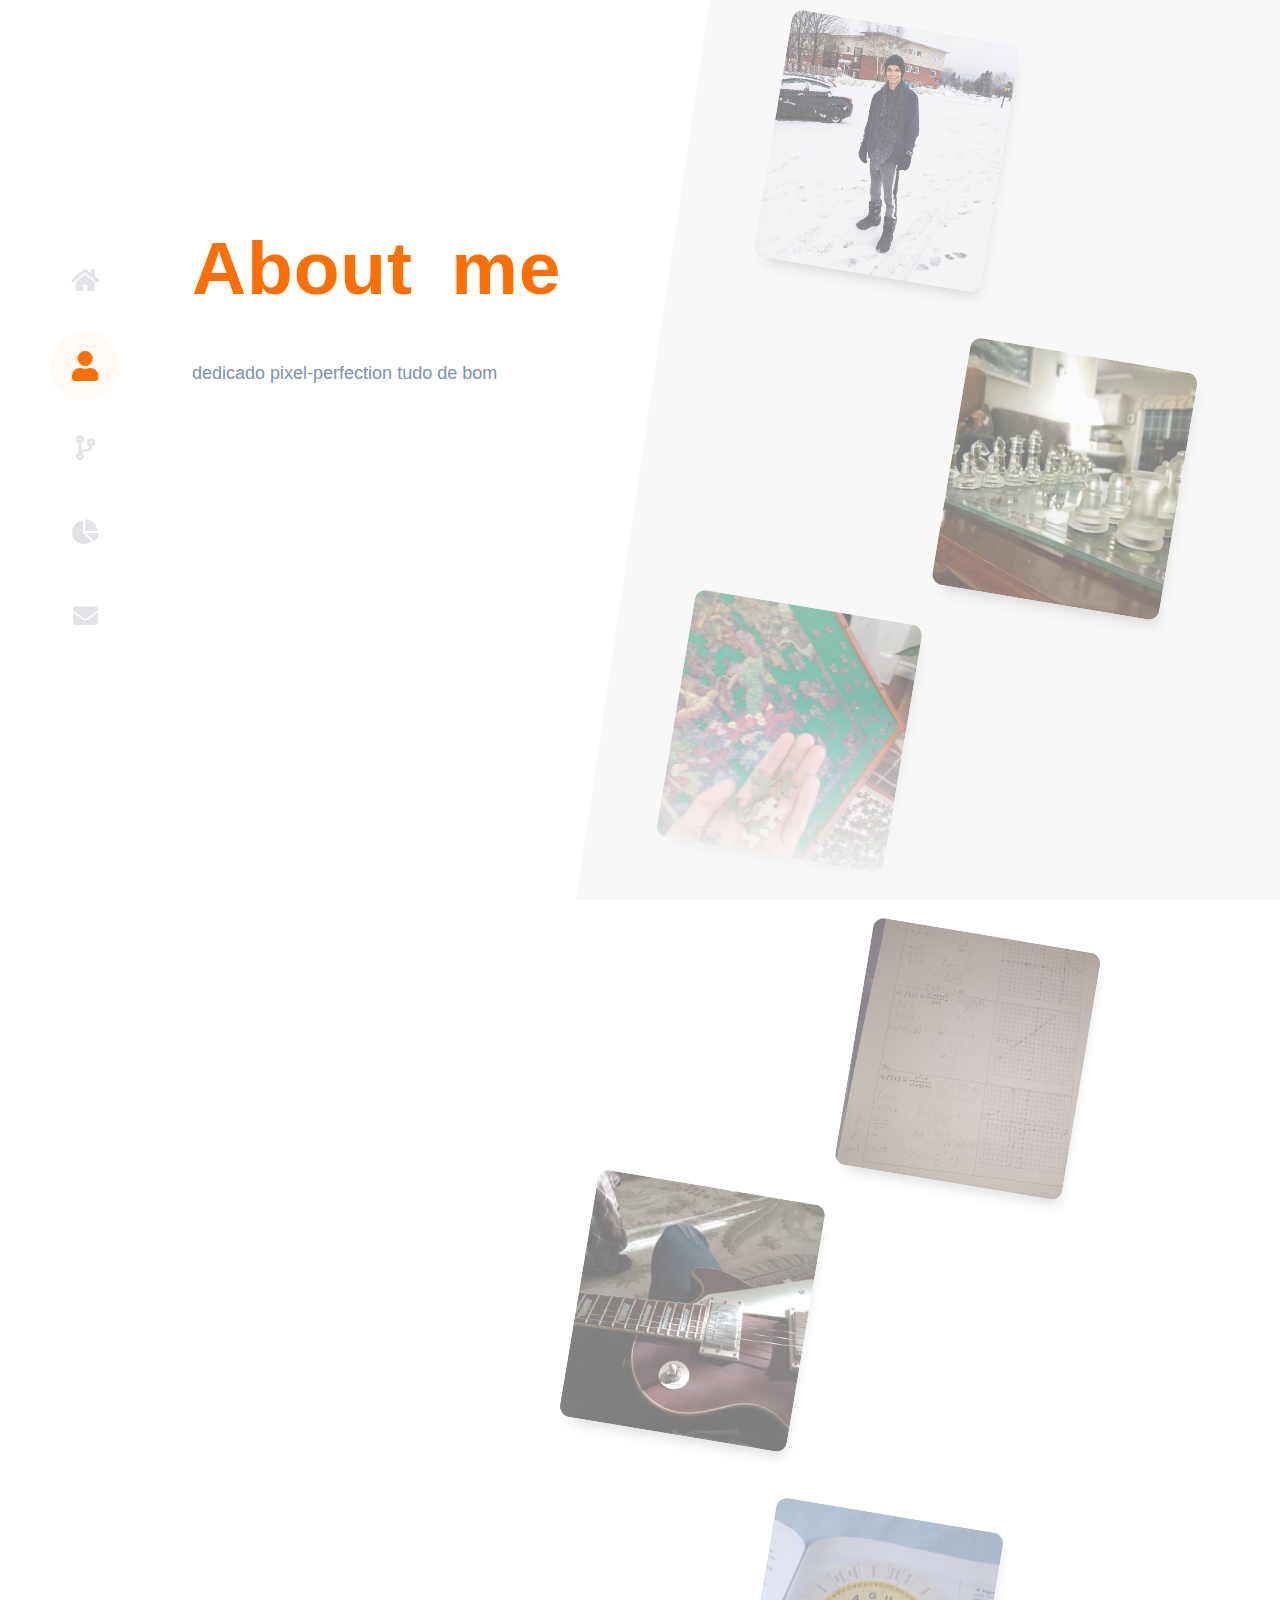
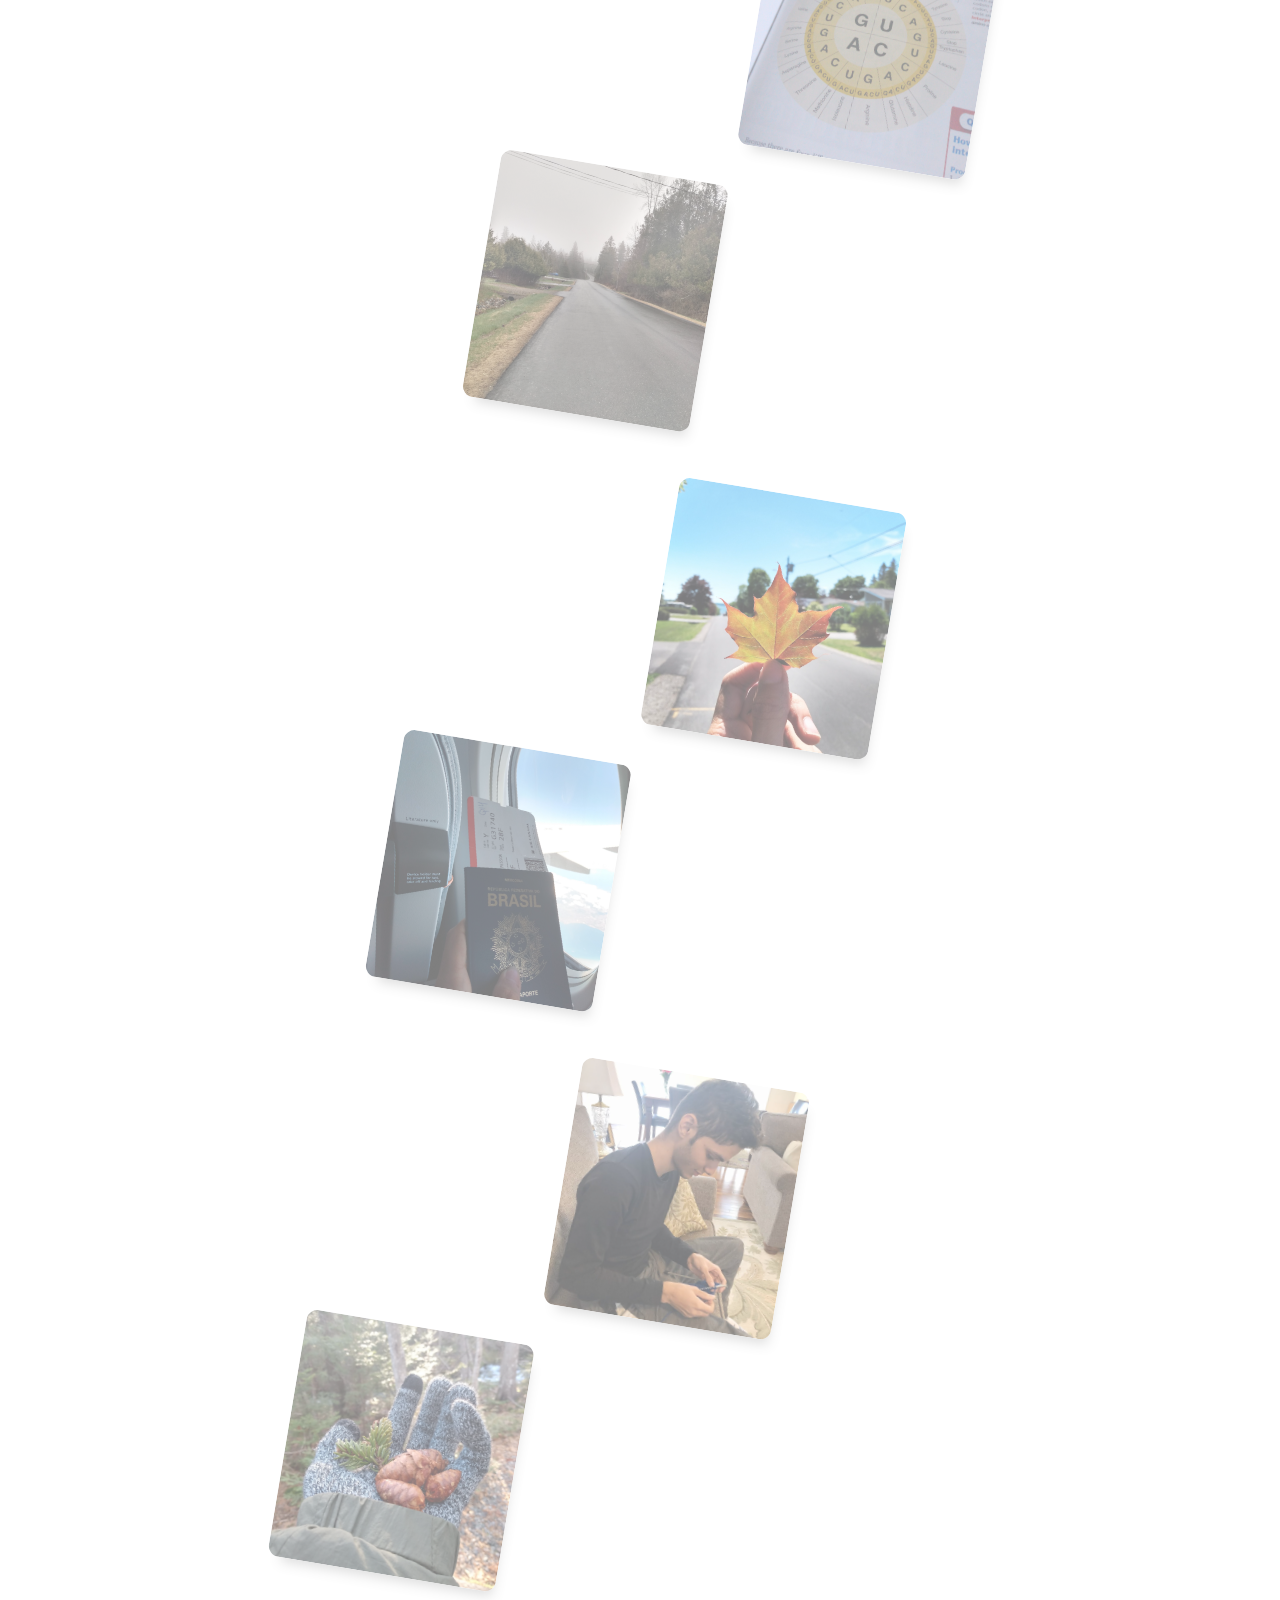
==== res/pages/about.html @ cd2e7d13 "Add files via upload" ====
<!DOCTYPE html>
<html lang="en">
<head>
    <meta charset="UTF-8">
    <meta name="viewport" content="width=device-width, initial-scale=1.0">
    <meta content="width=device-width, initial-scale=1" name="viewport" />
    <title>Document</title>
    <link rel="stylesheet" href="https://cdnjs.cloudflare.com/ajax/libs/font-awesome/5.15.1/css/all.min.css" rel="stylesheet">
    <link href="/index.css" rel="stylesheet">
    <link href="/res/css/about.css" rel="stylesheet">
    
    <script src="https://ajax.googleapis.com/ajax/libs/jquery/3.5.1/jquery.min.js"></script>
    <link
    rel="stylesheet"
    href="https://cdnjs.cloudflare.com/ajax/libs/animate.css/4.1.1/animate.min.css"/>
</head>
<body style="overflow: hidden;">
    <div class="nav-bar">
        <a href="/"><i class="fas fa-home"></i></a>
        <a class="selected" href="/about"><i class="fas fa-user"></i></a>
        <a href="/projects"><i class="fas fa-code-branch"></i></a>
        <a href="/skills"><i class="fas fa-chart-pie"></i></a>
        <a href="/contact"><i class="fas fa-envelope"></i></a>
    </div>
    <div class="content">
        <div class="title">
            <h1 aria-label="
                About
            " class="animate__animated animate__rubberBand">
                <span style="color:#FF6F00;" class="a">A</span>
                <span style="color:#FF6F00;" class="a">b</span>
                <span style="color:#FF6F00;" class="a">o</span>
                <span style="color:#FF6F00;" class="a">u</span>
                <span style="color:#FF6F00;" class="a">t</span>
                &ensp;
                <span style="color:#FF6F00;" class="a">m</span>
                <span style="color:#FF6F00;" class="a">e</span>
            </h1>
            <p class="about-me animate__animated animate__fadeIn animate__delay-1s">
                dedicado
                pixel-perfection
                tudo de bom
            </p>
        </div>
        
        <div class="gradient"></div>
        <div class="tilted">
            <div class="images">
                <img class="one" src="/res/img/1.jpg" alt="">
                <img class="two" src="/res/img/2.jpg" alt="">
                <img class="one" src="/res/img/7.jpeg" alt="">
                <img class="two" src="/res/img/3.jpg" alt="">
                <img class="one" src="/res/img/8.jpeg" alt="">
                <img class="two" src="/res/img/10.jpeg" alt="">
                <img class="one" src="/res/img/4.jpg" alt="">
                <img class="two" src="/res/img/5.jpg" alt="">
                <img class="one" src="/res/img/6.jpg" alt="">
                <img class="two" src="/res/img/9.jpg" alt="">
                <img class="one" src="/res/img/11.png" alt="">
            </div>
        </div>
        <div class="side-div">
        </div>
    </div>

    <script>
        setTimeout(function () {
            $(".a").mouseenter(function () {
                var el = $(this);
                $(this).addClass('animate__animated animate__rubberBand');
                $(this).one('webkitAnimationEnd mozAnimationEnd MSAnimationEnd oanimationend animationend', function () {

                    el.removeClass('animate__animated animate__rubberBand');

                });

            });


        }, 100);
    </script>
</body>
</html>
---- index.css ----
.nav-bar{
    position: fixed;
    display: inline-flex;
    flex-direction: column;
    height: 100vh;
    left: 50px;
    top: 0;
    flex-wrap: nowrap;
    justify-content: center;
    align-items: center;
}
.nav-bar a{
    text-align: center;
    width: 100%;
    font-size: 25px;
    color: #e1e3e7;
}
.nav-bar a:hover{
    color: #ff9543;
}
.nav-bar i{
    display: inline-block;
    padding: 27px 20px;
    width: 30px;
    height: 30px;
    padding: 30px auto;
}

.nav-bar i:hover{
    background-color: #ff6f0009;
    clip-path: circle();
}

.nav-bar .selected{
    width: 100%;
    font-size: 30px;
    left: -3px;
    color: #FF6F00;
    background-color: #ff6f0009;
    clip-path: circle();
}

.side-div{
    position: absolute;
    z-index: -2;
    width: 45vw;
    height: 100%;
    right: 0;
    top: 0;
    background: #F8F8F8;
    clip-path: polygon(19% 0, 100% 0, 100% 100%, 0% 100%);
}

.title{
    position: absolute;
    height: 400px;
    width: 525px;
    left: 15vw;
    top: 25vh;
}

.title h1{
    font-family: 'Roboto Condensed', sans-serif;
    font-weight: 700;
    position: absolute;
    color: #425066;
    letter-spacing: -10px;
    font-size: 75px !important;
    cursor: default;
    margin: 0;
}
.title h1:after {
    display: none;
}

.a{
    position: relative;
    display: inline-block;
    -webkit-transition: all 0.3s ease-out;
    transition: all 0.3s ease-out;
}

.a:hover{
    color: #FF6F00;
    transition: 50ms;
}

.title p{
    position: absolute;
    width: 447.07px;
    height: 45px;
    bottom: 65px;
    font-family: Roboto, sans-serif;
    font-style: normal;
    font-weight: 300;
    font-size: 18px;
    line-height: 28px;
    color: #7D91B0;
}

.title a{
    position: absolute;
    bottom: -10px;
    background-color: transparent;
    padding: 20px 30px;
    border: solid 2px #FF6F00;
    color: #425066;
    transition: 200ms;
    font-family: Roboto, sans-serif;
    font-weight: 500;
    text-decoration: none;
}

.title a:hover{
    background-color: #FF6F00;
    color: white;
}

@media screen and (min-width: 1500px) {
    .side-div {
        width: 45vw;
    }
  }
@media screen and (max-width: 1300px) {
    .side-div {
        width: 40vw;
    }
  }

@media screen and (max-width: 1200px) {
    
    .side-div {
        visibility: hidden;
    }

    .nav-bar {
        flex-direction: row;
        height: 100px;
        width: 100%;
        top: 40px;
        left: 0;
    }

    .nav-bar a{
        width: 15%;
    }

    .nav-bar .selected{
        width: 15%;
    }
}


@media screen and (max-width: 1000px){
    .title h1{
        font-size: 65px !important;
        letter-spacing: -8px;
    }

    .title{
        height: 410px;
    }
}

@media screen and (max-width: 500px){
    .title h1{
        font-size: 55px !important;
        letter-spacing: -6px;
    }

    .title{
        height: 350px;
    }
}
---- res/css/about.css ----
.tilted{
    transform: rotate(9.5deg);
    z-index: 1;
    position: absolute;
    right: 340px;
    width: 500px;
}

.about-me{
    top: 116px;
    bottom: auto;
}

.images{
    animation: animation 60s infinite linear;
}

@keyframes animation{
    0%{
        transform: translate(0, 90vh);
    }
    100%{
        transform: translate(20px, -105%);
    }

}

.gradient{
    z-index: 2;
    height: 200px;
    width: 42%;
    position: absolute;
    bottom: 0;
    right: 0;
    background: linear-gradient(to top, #F8F8F8, transparent);
    pointer-events: none;
}

.tilted img{   
    object-fit: cover;
    z-index: -1;
    width: 230px;
    height: 250px;
    box-shadow: 6px 12px 12px -8px rgba(0, 0, 0, 0.25);
    border-radius: 11px;
    margin-bottom: 40px;
    opacity: 0.5;
    transition: 300ms;
}


.tilted img:hover{
    opacity: 1;
    z-index: 2;
}

.tilted .one{
    margin-left: 120px;
}

.tilted .two{
    margin-left: 350px;
}

@media screen and (max-width: 1300px){
    .side-div {
        width: 55vw;
    }
    .gradient{
        width: 50%;
    }

    .tilted{
        right: 375px;
    }
}

@media screen and (max-width: 1200px) {
    .images {
        visibility: hidden;
        pointer-events: none;
    }
    .tilted {
        visibility: hidden;
        pointer-events: none;
    }
    .gradient{
        visibility: hidden;
        pointer-events: none;
    }
  }

@media screen and (max-width: 500px){
    .about-me{
        top: 70px;
    }
}
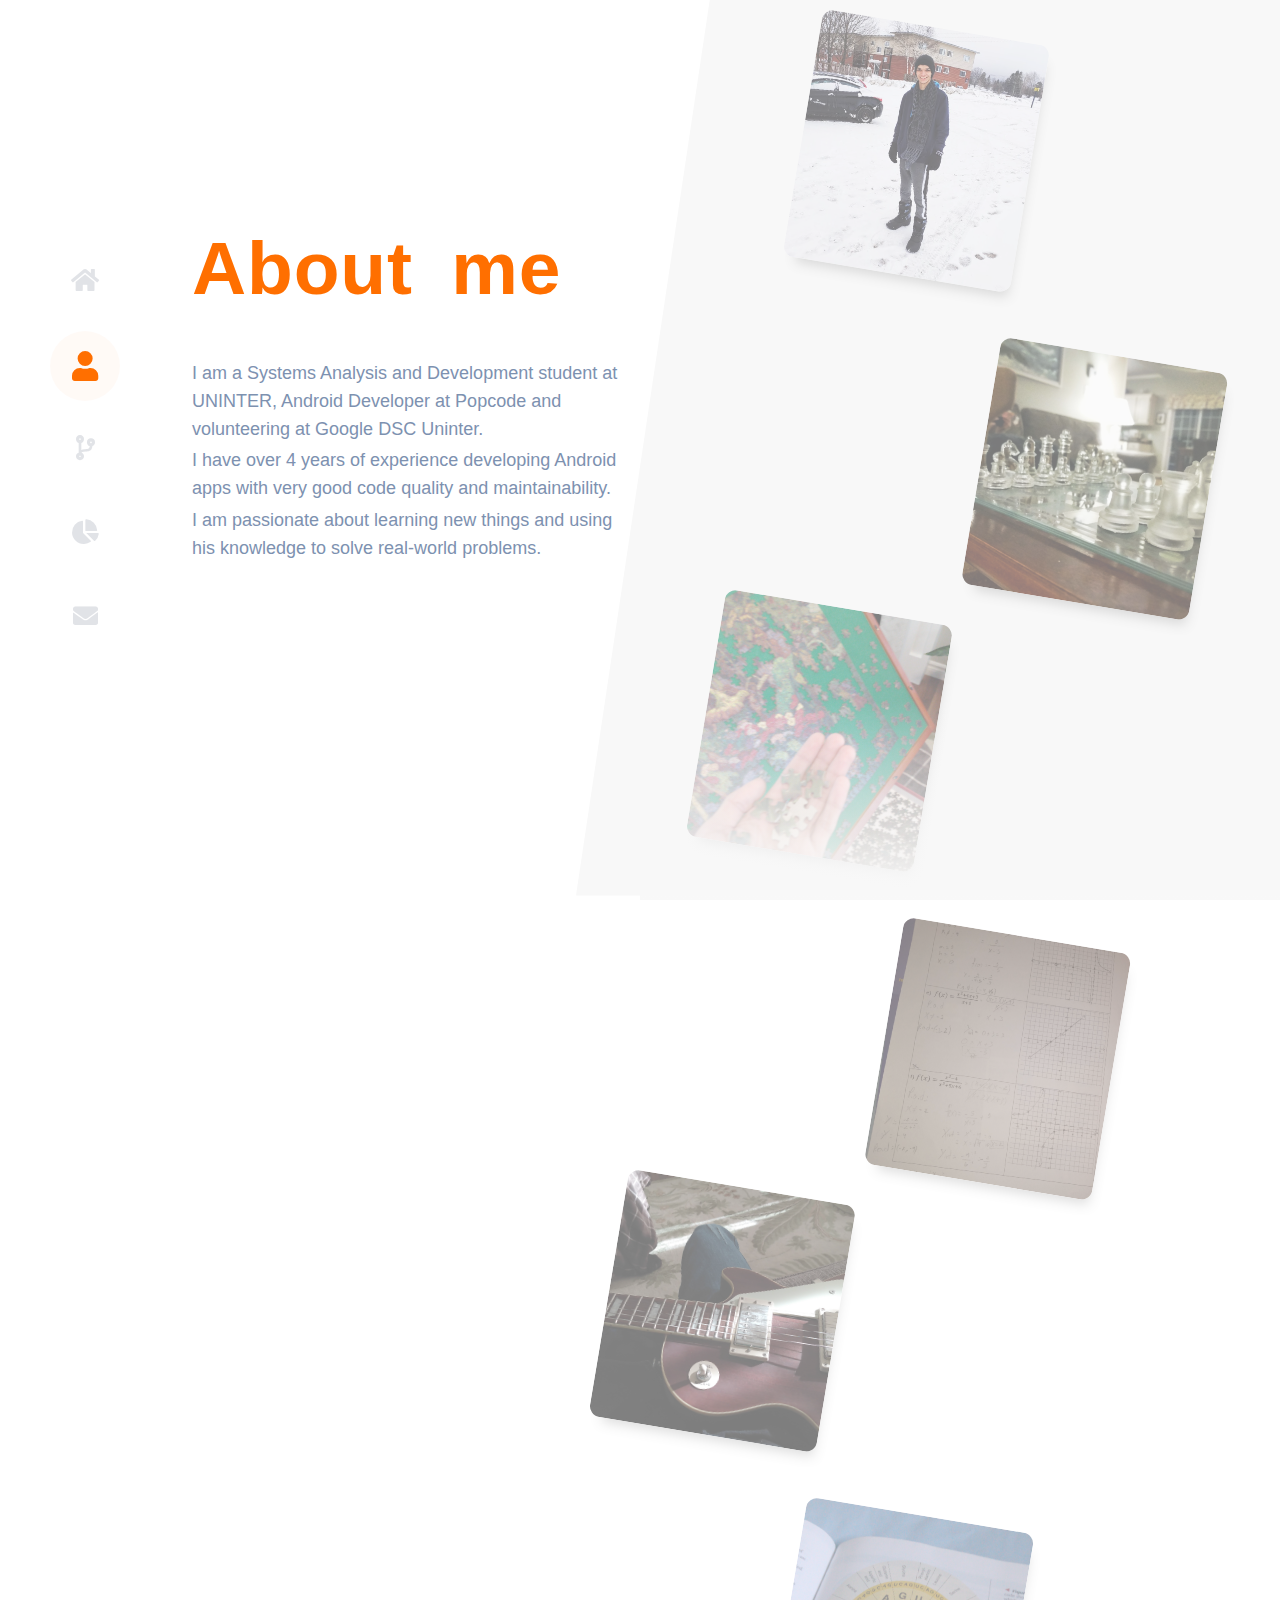
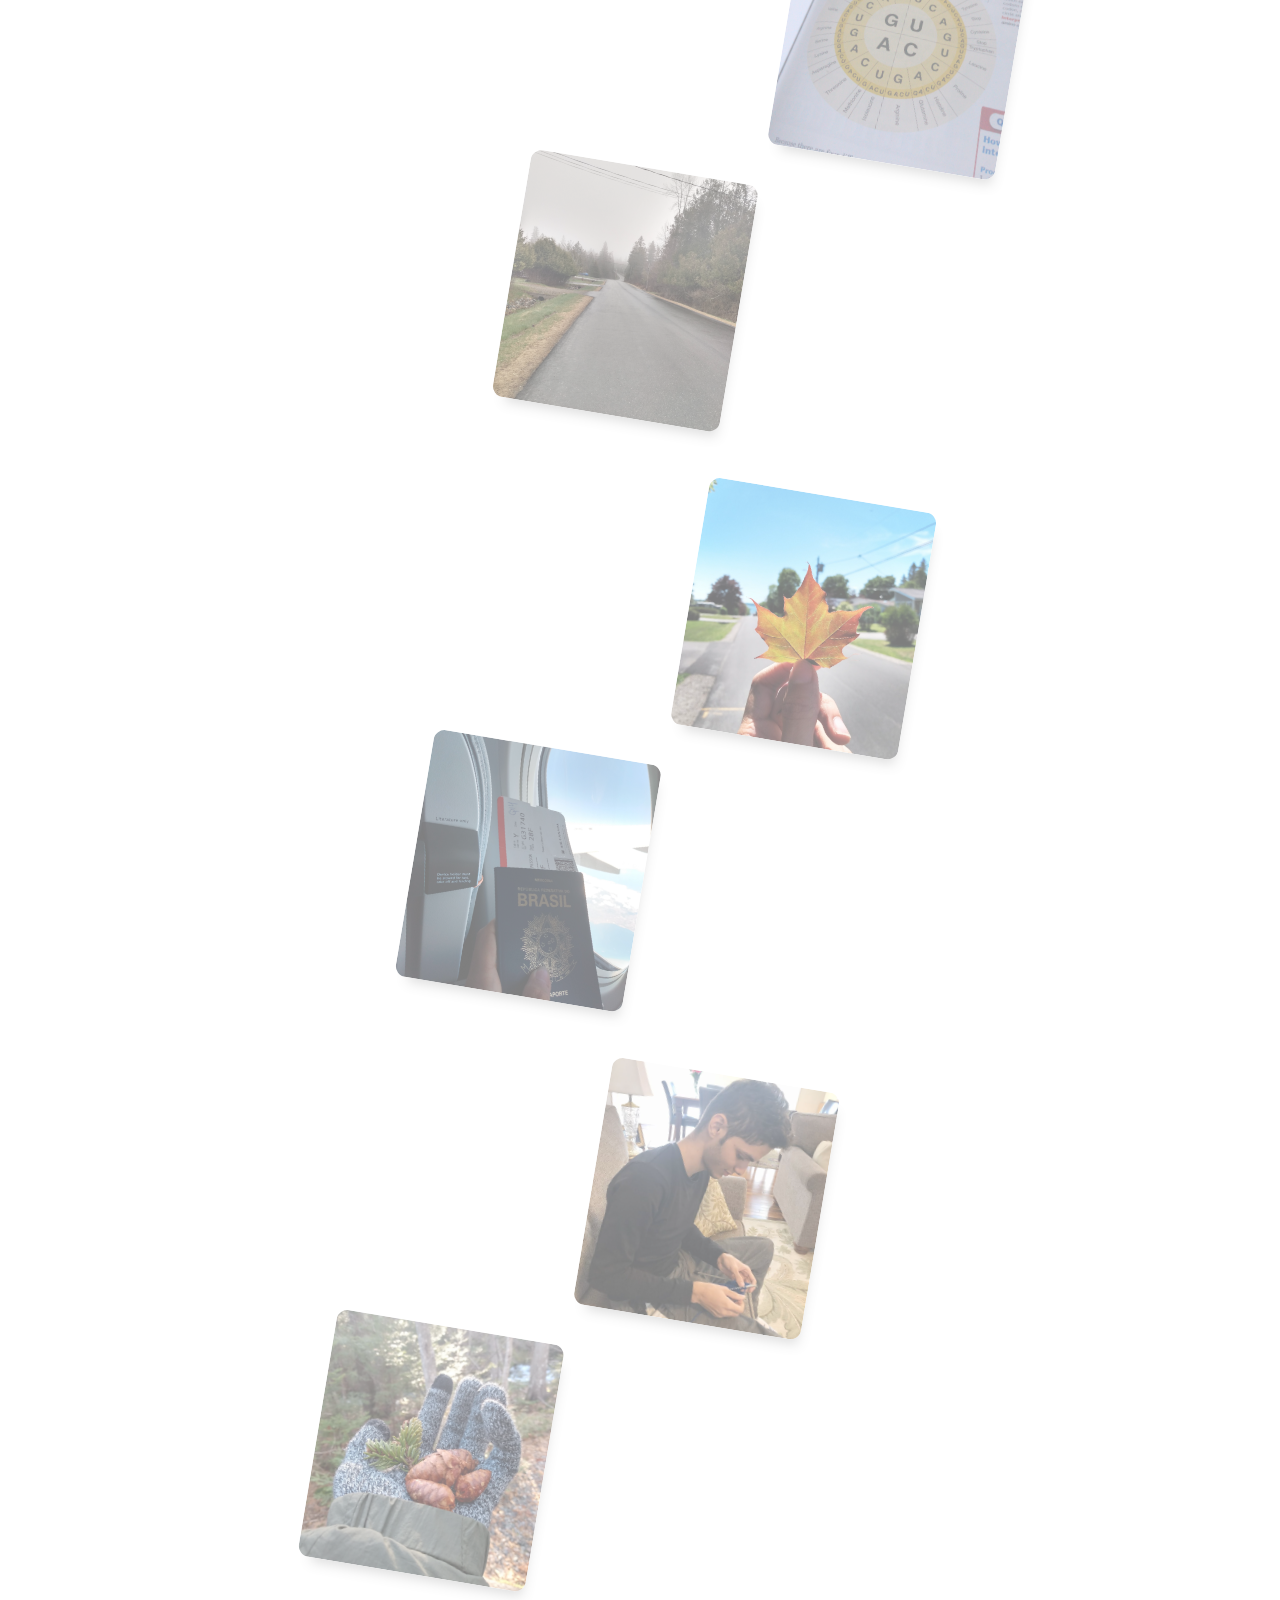
==== commit 30af49f1: "adiciona informacao na pagina de about" ====
--- a/res/pages/about.html
+++ b/res/pages/about.html
@@ -37,9 +37,17 @@
                 <span style="color:#FF6F00;" class="a">e</span>
             </h1>
             <p class="about-me animate__animated animate__fadeIn animate__delay-1s">
-                dedicado
-                pixel-perfection
-                tudo de bom
+                I am a Systems Analysis and Development student at UNINTER, Android Developer at Popcode and volunteering at Google DSC Uninter.
+            </p>
+            <br>
+            <p class="about-me animate__animated animate__fadeIn animate__delay-4s"
+                style="margin-top: 105px;">
+                I have over 4 years of experience developing Android apps with very good code quality and maintainability.
+            </p>
+            <br>
+            <p class="about-me animate__animated animate__fadeIn animate__delay-7s"
+                style="margin-top: 165px;">
+                I am passionate about learning new things and using his knowledge to solve real-world problems.
             </p>
         </div>
         
--- a/index.css
+++ b/index.css
@@ -1,4 +1,4 @@
-.nav-bar{
+.nav-bar {
     position: fixed;
     display: inline-flex;
     flex-direction: column;
@@ -9,7 +9,7 @@
     justify-content: center;
     align-items: center;
 }
-.nav-bar a{
+.nav-bar a {
     text-align: center;
     width: 100%;
     font-size: 25px;
@@ -18,6 +18,7 @@
 .nav-bar a:hover{
     color: #ff9543;
 }
+
 .nav-bar i{
     display: inline-block;
     padding: 27px 20px;
@@ -44,7 +45,7 @@
     position: absolute;
     z-index: -2;
     width: 45vw;
-    height: 100%;
+    height: 99.5%;
     right: 0;
     top: 0;
     background: #F8F8F8;
@@ -69,8 +70,13 @@
     cursor: default;
     margin: 0;
 }
+
 .title h1:after {
     display: none;
+}
+
+.subtitle p {
+    width: 300px;
 }
 
 .a{
@@ -145,7 +151,7 @@
         width: 15%;
     }
 
-    .nav-bar .selected{
+    .nav-bar .selected {
         width: 15%;
     }
 }
@@ -160,15 +166,24 @@
     .title{
         height: 410px;
     }
+    
 }
 
-@media screen and (max-width: 500px){
+@media screen and (max-width: 800px){
     .title h1{
         font-size: 55px !important;
         letter-spacing: -6px;
     }
+}
+
+@media screen and (max-width: 550px){
+    .title h1{
+        font-size: 36px !important;
+        letter-spacing: -4px;
+    }
 
     .title{
-        height: 350px;
+        height: 300px;
+        width: 380px;
     }
 }--- a/res/css/about.css
+++ b/res/css/about.css
@@ -2,13 +2,20 @@
     transform: rotate(9.5deg);
     z-index: 1;
     position: absolute;
-    right: 340px;
+    right: 440px;
     width: 500px;
 }
 
 .about-me{
     top: 116px;
     bottom: auto;
+}
+
+.animate__animated.animate__delay-7s {
+    -webkit-animation-delay: 7s;
+    animation-delay: 7s;
+    -webkit-animation-delay: calc(var(--animate-delay)*7);
+    animation-delay: calc(var(--animate-delay)*7)
 }
 
 .images{
@@ -62,7 +69,7 @@
     margin-left: 350px;
 }
 
-@media screen and (max-width: 1300px){
+@media screen and (max-width: 1700px){
     .side-div {
         width: 55vw;
     }
@@ -72,6 +79,19 @@
 
     .tilted{
         right: 375px;
+    }
+}
+
+@media screen and (max-width: 1320px){
+    .side-div {
+        width: 55vw;
+    }
+    .gradient{
+        width: 50%;
+    }
+
+    .tilted{
+        right: 345px;
     }
 }
 
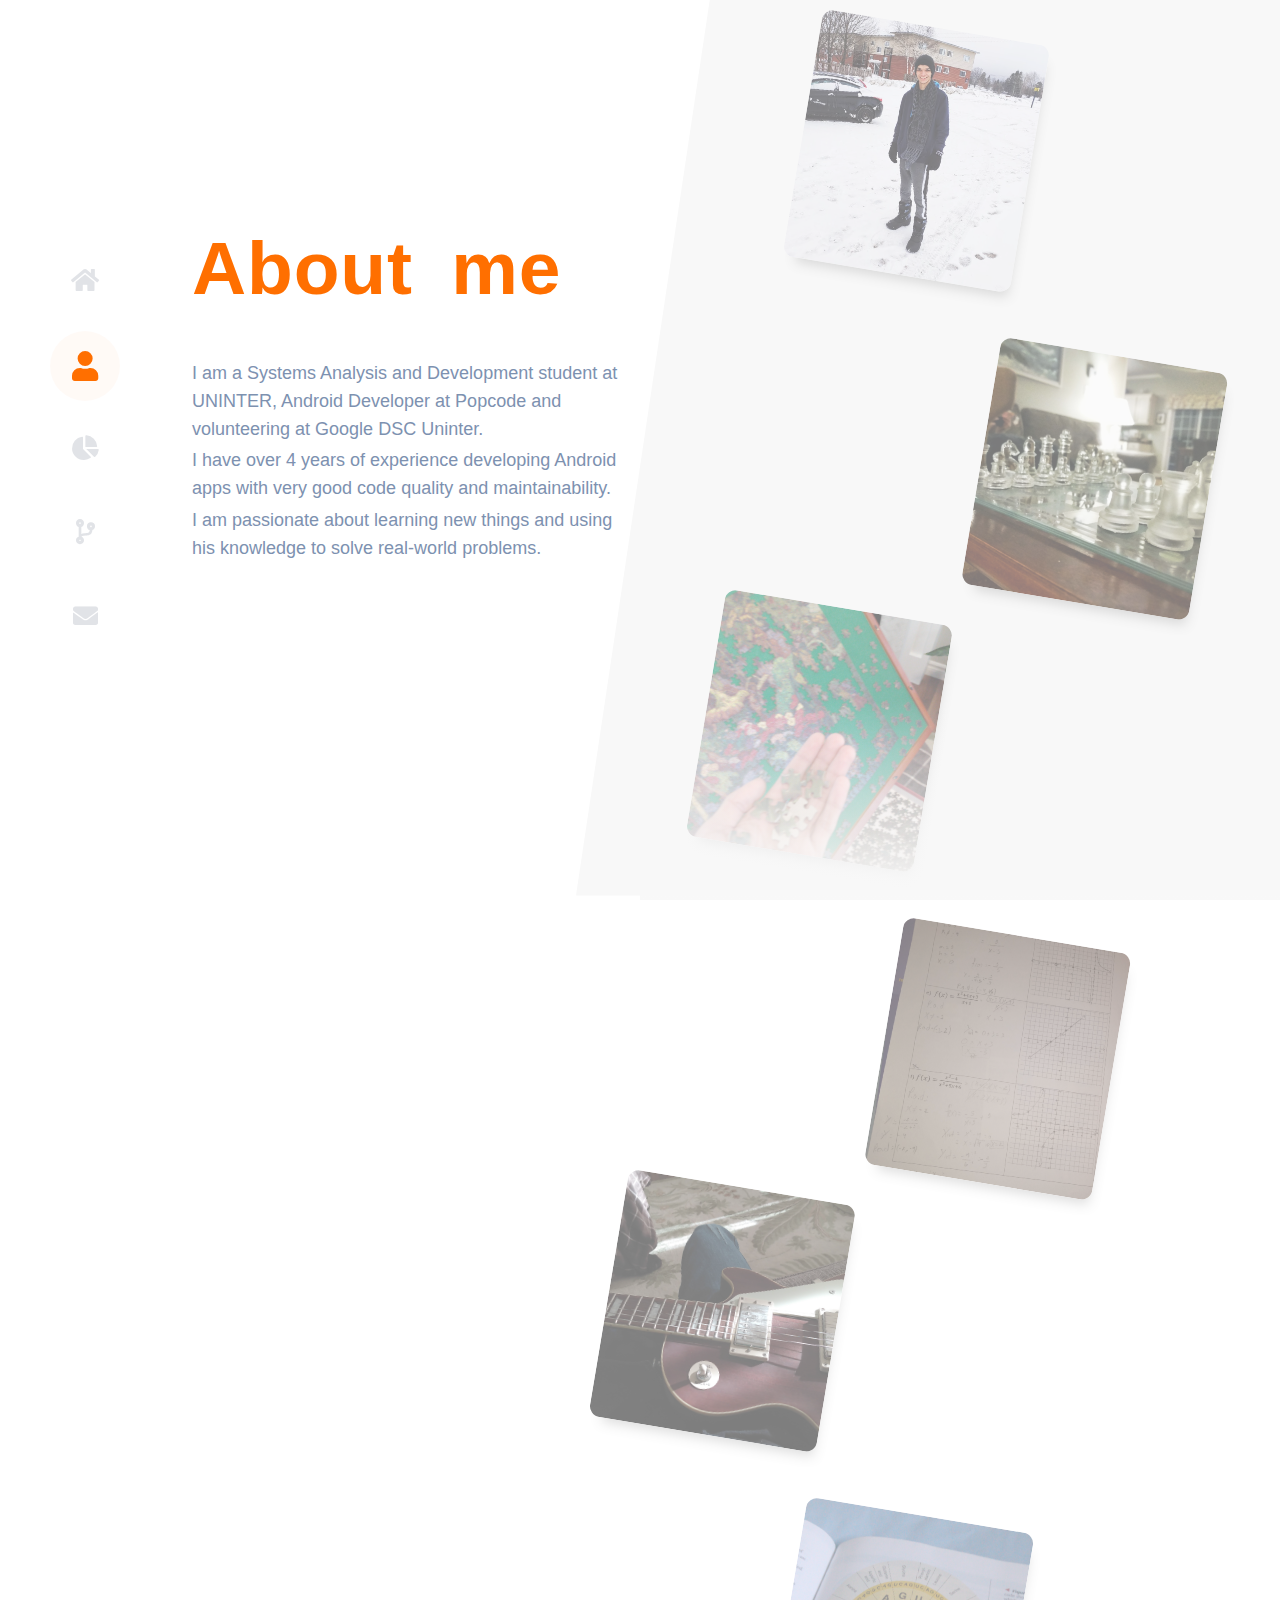
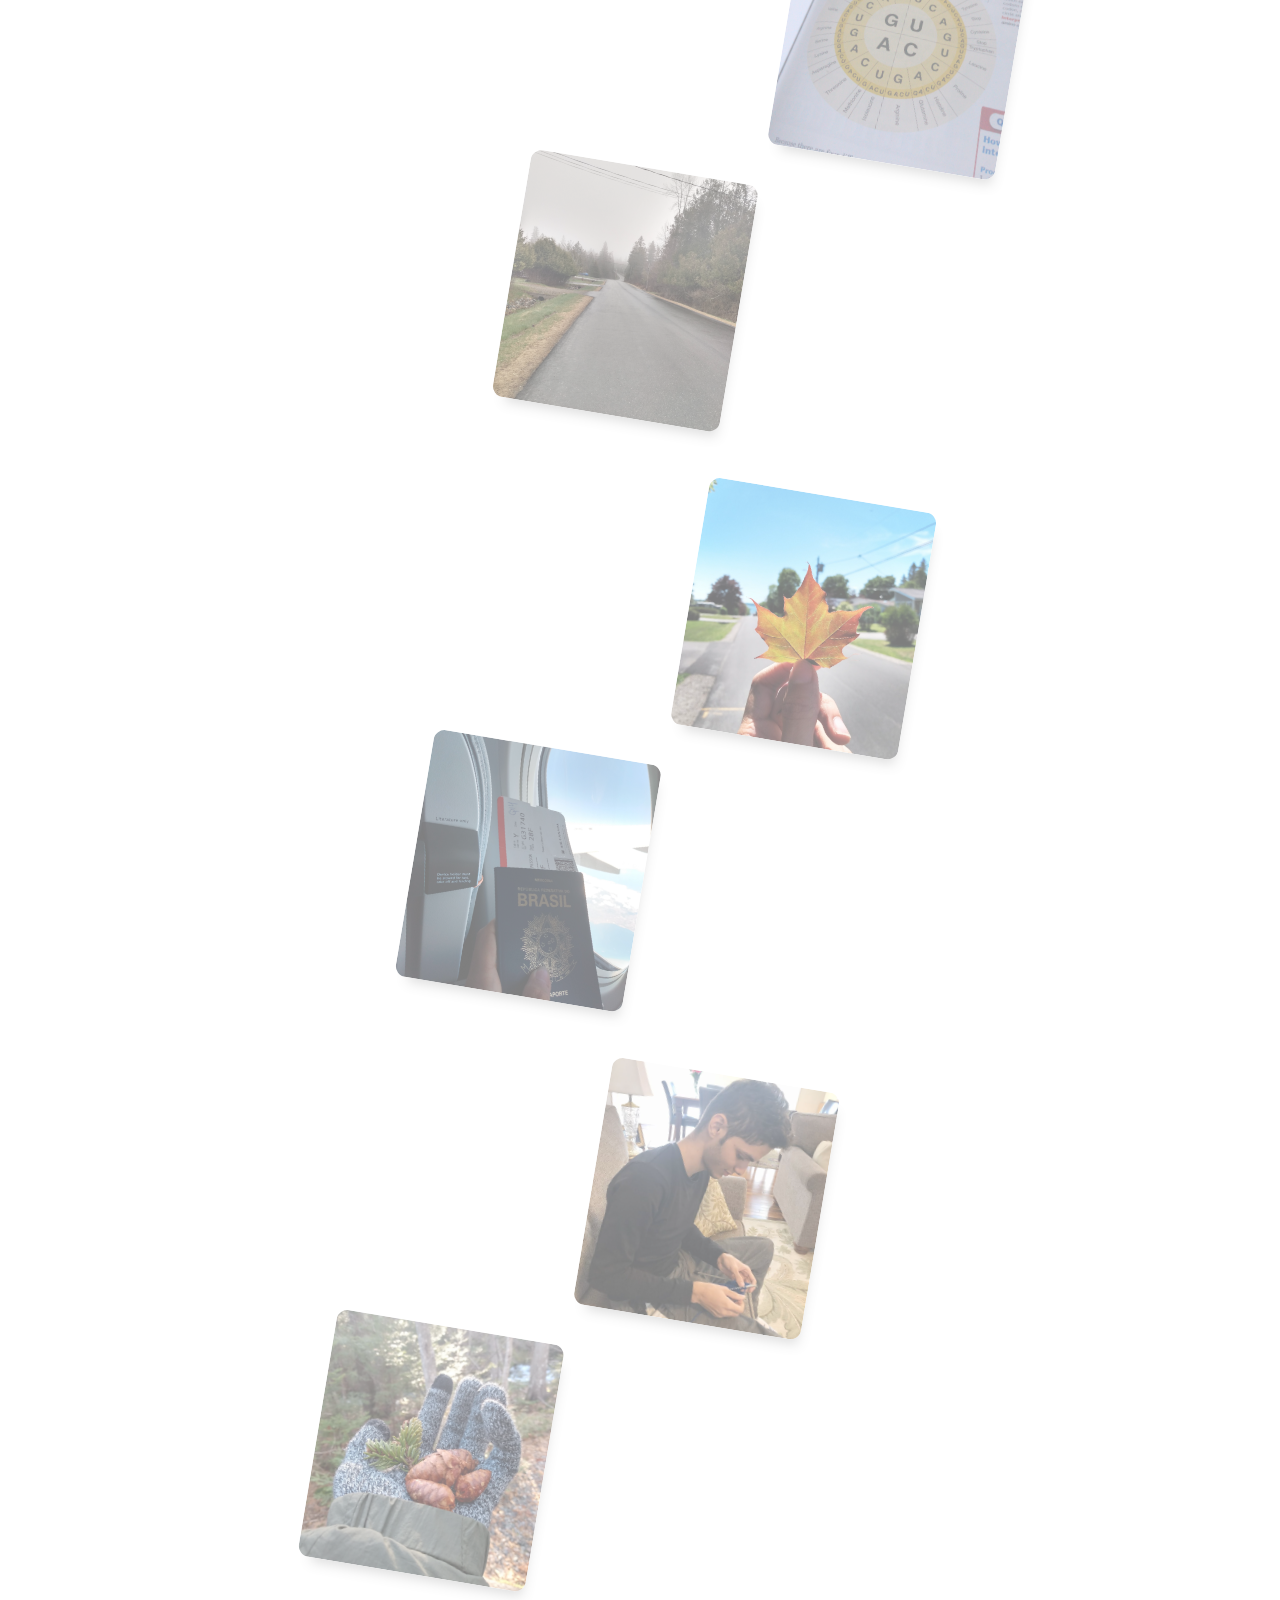
==== commit efe17bca: "adiciona tela de projetos" ====
--- a/res/pages/about.html
+++ b/res/pages/about.html
@@ -6,7 +6,7 @@
     <meta content="width=device-width, initial-scale=1" name="viewport" />
     <title>Document</title>
     <link rel="stylesheet" href="https://cdnjs.cloudflare.com/ajax/libs/font-awesome/5.15.1/css/all.min.css" rel="stylesheet">
-    <link href="/index.css" rel="stylesheet">
+    <link href="/res/css/index.css" rel="stylesheet">
     <link href="/res/css/about.css" rel="stylesheet">
     
     <script src="https://ajax.googleapis.com/ajax/libs/jquery/3.5.1/jquery.min.js"></script>
@@ -17,9 +17,9 @@
 <body style="overflow: hidden;">
     <div class="nav-bar">
         <a href="/"><i class="fas fa-home"></i></a>
-        <a class="selected" href="/about"><i class="fas fa-user"></i></a>
-        <a href="/projects"><i class="fas fa-code-branch"></i></a>
+        <a class="selected" href="#"><i class="fas fa-user"></i></a>
         <a href="/skills"><i class="fas fa-chart-pie"></i></a>
+        <a href="/res/pages/projects.html"><i class="fas fa-code-branch"></i></a>
         <a href="/contact"><i class="fas fa-envelope"></i></a>
     </div>
     <div class="content">
--- a/res/css/index.css
+++ b/res/css/index.css
@@ -0,0 +1,192 @@
+.nav-bar {
+    position: fixed;
+    display: inline-flex;
+    flex-direction: column;
+    height: 100vh;
+    left: 50px;
+    top: 0;
+    flex-wrap: nowrap;
+    justify-content: center;
+    align-items: center;
+}
+.nav-bar a {
+    text-align: center;
+    width: 100%;
+    font-size: 25px;
+    color: #e1e3e7;
+}
+.nav-bar a:hover{
+    color: #ff9543;
+}
+
+.nav-bar i{
+    display: inline-block;
+    padding: 27px 20px;
+    width: 30px;
+    height: 30px;
+    padding: 30px auto;
+    box-sizing: content-box;
+}
+
+.nav-bar i:hover{
+    background-color: #ff6f0009;
+    clip-path: circle();
+}
+
+.nav-bar .selected{
+    width: 100%;
+    font-size: 30px;
+    left: -3px;
+    color: #FF6F00;
+    background-color: #ff6f0009;
+    clip-path: circle();
+}
+
+.side-div{
+    position: absolute;
+    z-index: -2;
+    width: 45vw;
+    height: 99.5%;
+    right: 0;
+    top: 0;
+    background: #F8F8F8;
+    clip-path: polygon(19% 0, 100% 0, 100% 100%, 0% 100%);
+}
+
+.title{
+    position: absolute;
+    height: 400px;
+    width: 525px;
+    left: 15vw;
+    top: 25vh;
+}
+
+.title h1{
+    font-family: 'Roboto Condensed', sans-serif;
+    font-weight: 700;
+    position: absolute;
+    color: #425066;
+    letter-spacing: -10px;
+    font-size: 75px !important;
+    cursor: default;
+    margin: 0;
+}
+
+.title h1:after {
+    display: none;
+}
+
+.subtitle p {
+    width: 300px;
+}
+
+.a{
+    position: relative;
+    display: inline-block;
+    -webkit-transition: all 0.3s ease-out;
+    transition: all 0.3s ease-out;
+}
+
+.a:hover{
+    color: #FF6F00;
+    transition: 50ms;
+}
+
+.title p{
+    position: absolute;
+    width: 447.07px;
+    height: 45px;
+    bottom: 65px;
+    font-family: Roboto, sans-serif;
+    font-style: normal;
+    font-weight: 300;
+    font-size: 18px;
+    line-height: 28px;
+    color: #7D91B0;
+}
+
+.title a{
+    position: absolute;
+    bottom: -10px;
+    background-color: transparent;
+    padding: 20px 30px;
+    border: solid 2px #FF6F00;
+    color: #425066;
+    transition: 200ms;
+    font-family: Roboto, sans-serif;
+    font-weight: 500;
+    text-decoration: none;
+}
+
+.title a:hover{
+    background-color: #FF6F00;
+    color: white;
+}
+
+@media screen and (min-width: 1500px) {
+    .side-div {
+        width: 45vw;
+    }
+  }
+@media screen and (max-width: 1300px) {
+    .side-div {
+        width: 40vw;
+    }
+  }
+
+@media screen and (max-width: 1200px) {
+    
+    .side-div {
+        visibility: hidden;
+    }
+
+    .nav-bar {
+        
+        position: initial;
+        flex-direction: row;
+        height: 100px;
+        width: 100%;
+        margin-top: 40px;
+        left: 0;
+    }
+
+    .nav-bar a{
+        width: 15%;
+    }
+
+    .nav-bar .selected {
+        width: 15%;
+    }
+}
+
+
+@media screen and (max-width: 1000px){
+    .title h1{
+        font-size: 65px !important;
+        letter-spacing: -8px;
+    }
+
+    .title{
+        height: 410px;
+    }
+    
+}
+
+@media screen and (max-width: 800px){
+    .title h1{
+        font-size: 55px !important;
+        letter-spacing: -6px;
+    }
+}
+
+@media screen and (max-width: 550px){
+    .title h1{
+        font-size: 36px !important;
+        letter-spacing: -4px;
+    }
+
+    .title{
+        height: 300px;
+        width: 380px;
+    }
+}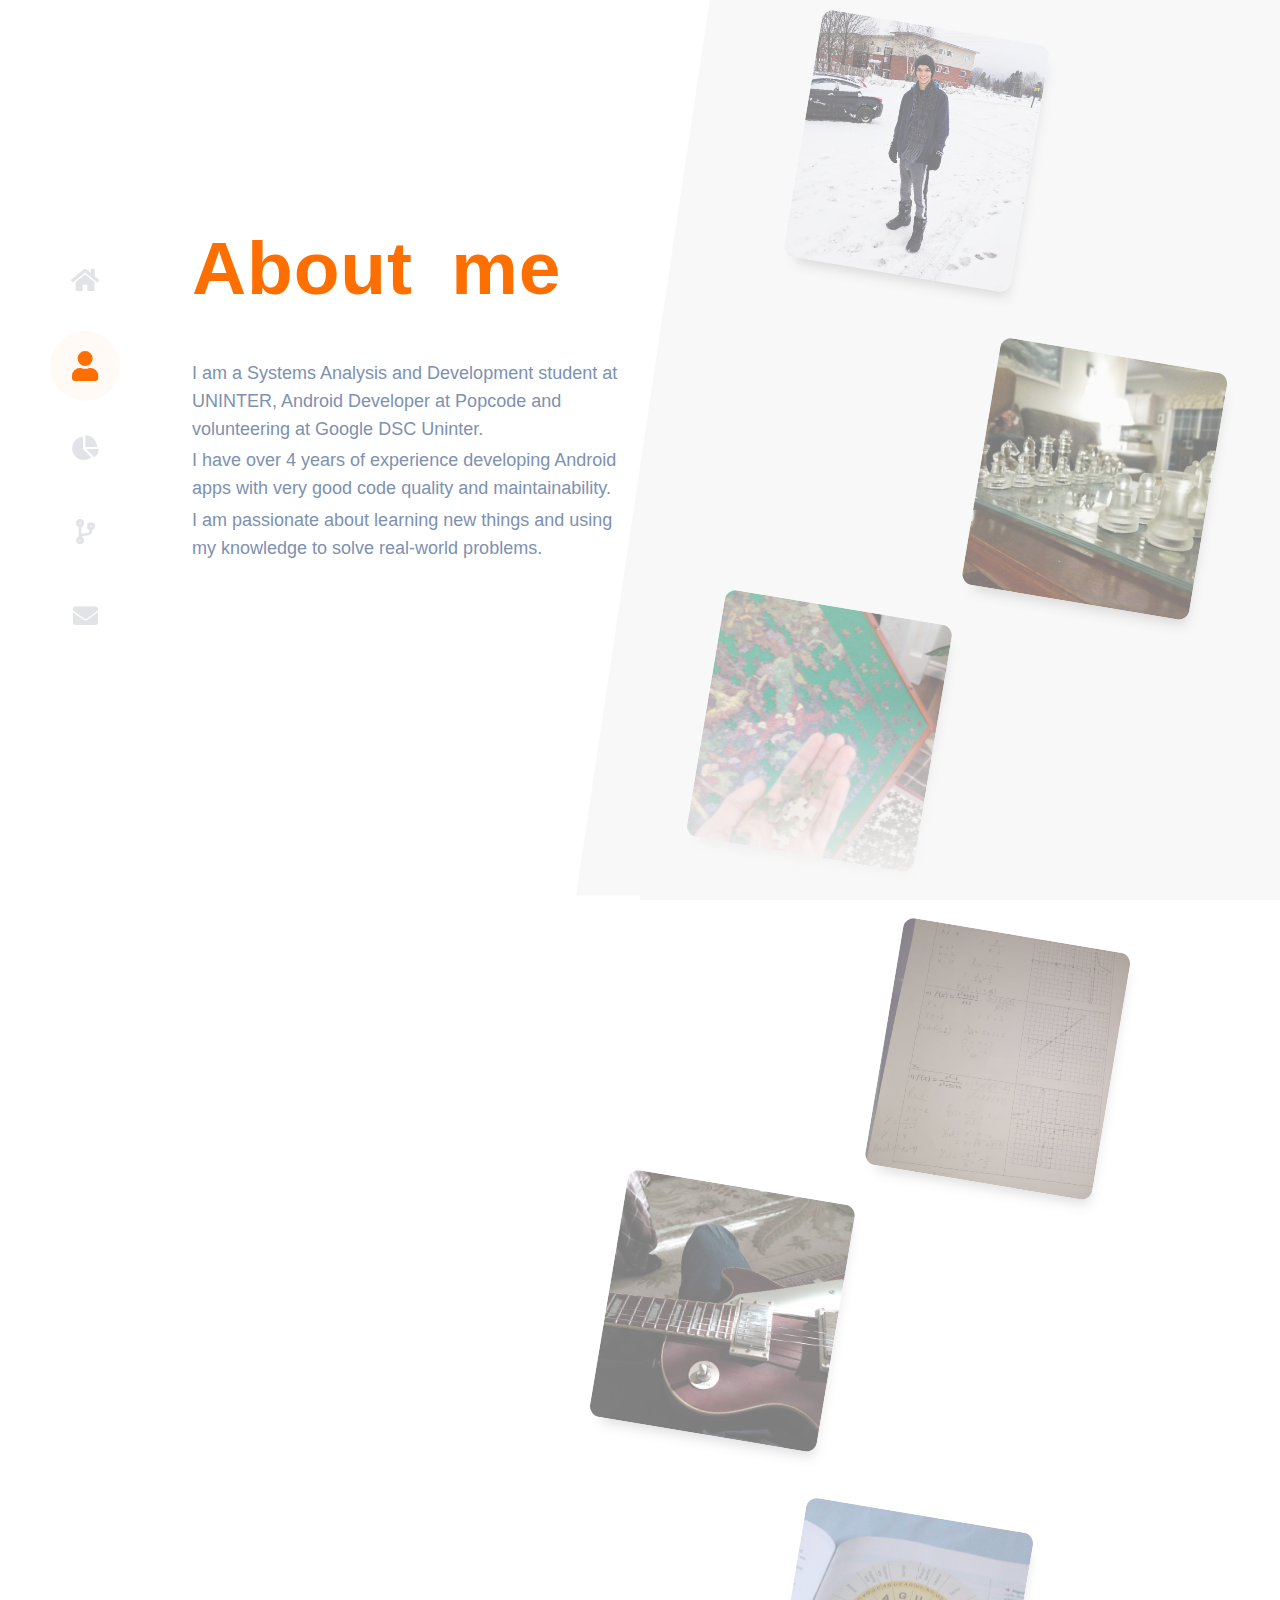
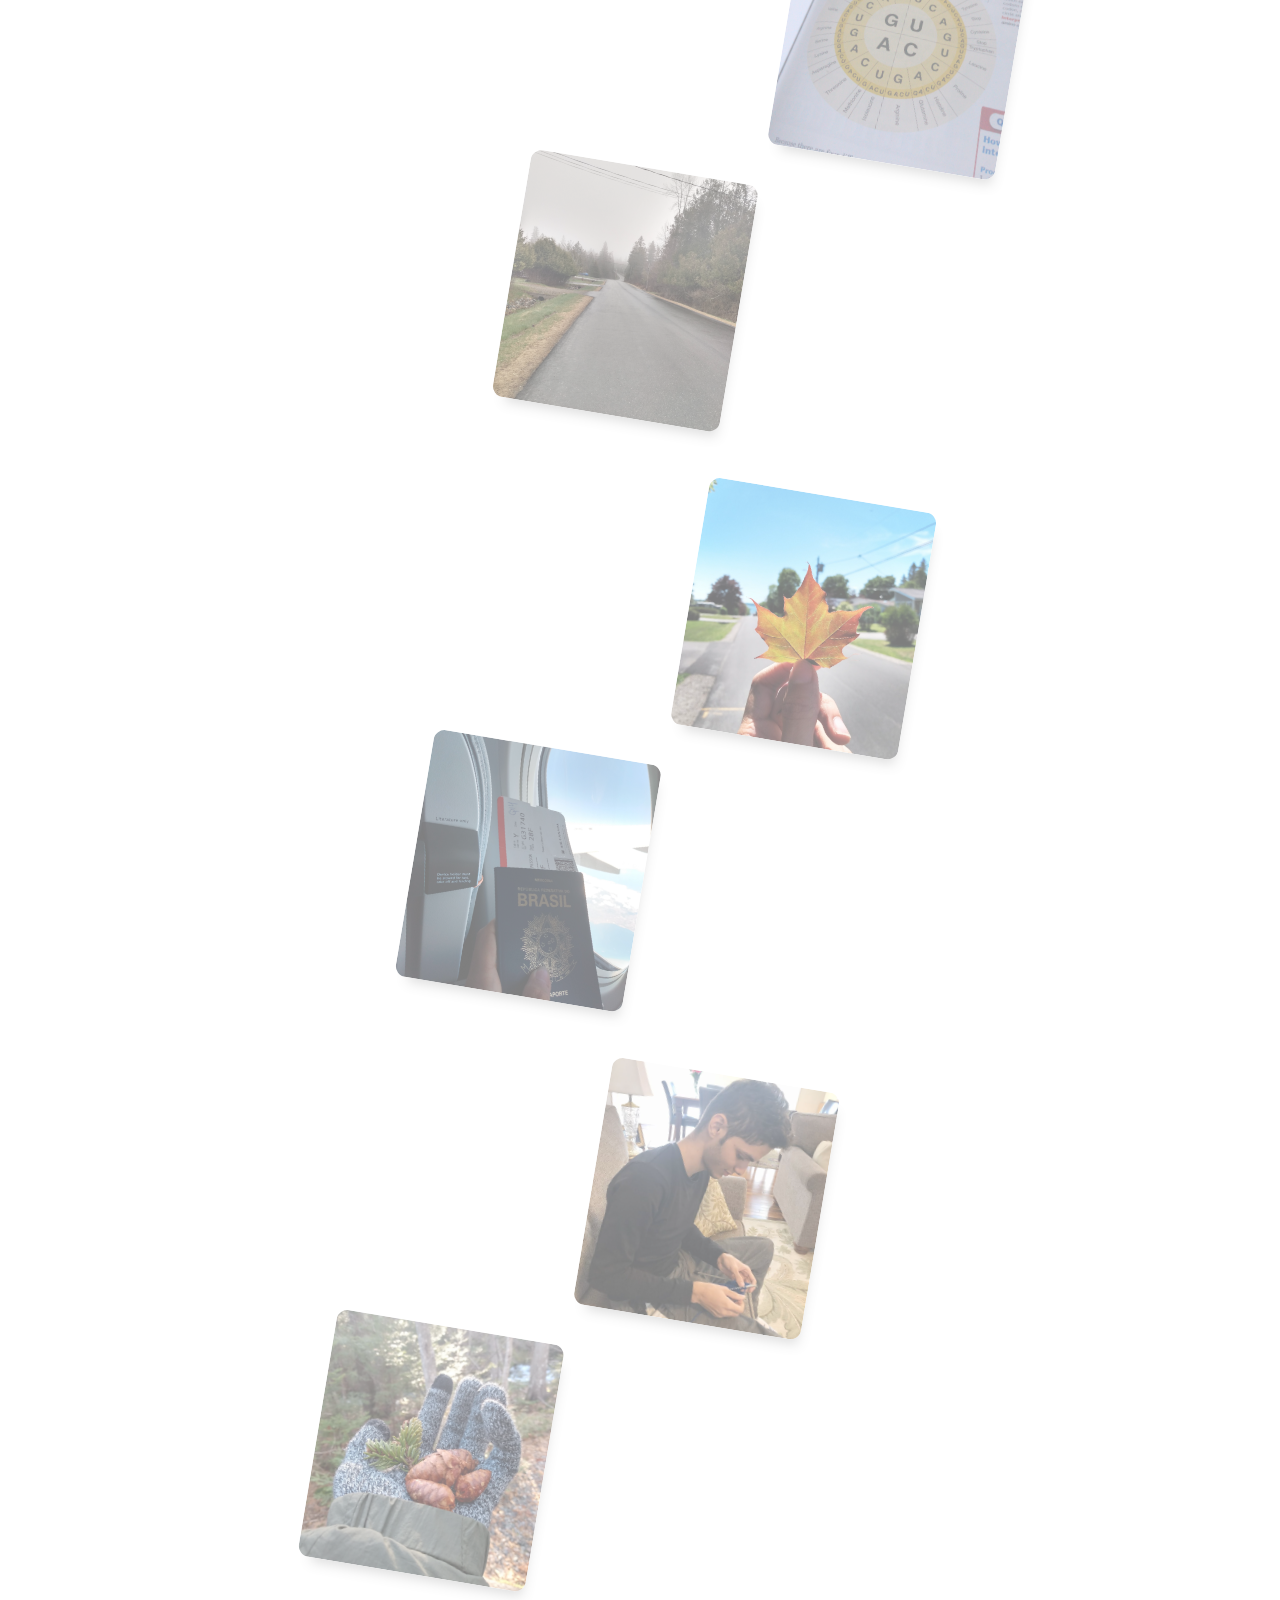
==== commit 1a1ce866: "add education" ====
--- a/res/pages/about.html
+++ b/res/pages/about.html
@@ -3,8 +3,11 @@
 <head>
     <meta charset="UTF-8">
     <meta name="viewport" content="width=device-width, initial-scale=1.0">
-    <meta content="width=device-width, initial-scale=1" name="viewport" />
-    <title>Document</title>
+    <meta
+        name="viewport"
+        content="width=device-width, initial-scale=1, shrink-to-fit=no"
+    />
+    <title>About me</title>
     <link rel="stylesheet" href="https://cdnjs.cloudflare.com/ajax/libs/font-awesome/5.15.1/css/all.min.css" rel="stylesheet">
     <link href="/res/css/index.css" rel="stylesheet">
     <link href="/res/css/about.css" rel="stylesheet">
@@ -14,12 +17,12 @@
     rel="stylesheet"
     href="https://cdnjs.cloudflare.com/ajax/libs/animate.css/4.1.1/animate.min.css"/>
 </head>
-<body style="overflow: hidden;">
+<body style="overflow: hidden;"> 
     <div class="nav-bar">
         <a href="/"><i class="fas fa-home"></i></a>
         <a class="selected" href="#"><i class="fas fa-user"></i></a>
-        <a href="/skills"><i class="fas fa-chart-pie"></i></a>
-        <a href="/res/pages/projects.html"><i class="fas fa-code-branch"></i></a>
+        <a href="/res/pages/education.html"><i class="fas fa-chart-pie"></i></a>
+        <a href="/res/pages/education.html"><i class="fas fa-code-branch"></i></a>
         <a href="/contact"><i class="fas fa-envelope"></i></a>
     </div>
     <div class="content">
@@ -47,7 +50,7 @@
             <br>
             <p class="about-me animate__animated animate__fadeIn animate__delay-7s"
                 style="margin-top: 165px;">
-                I am passionate about learning new things and using his knowledge to solve real-world problems.
+                I am passionate about learning new things and using my knowledge to solve real-world problems.
             </p>
         </div>
         
--- a/res/css/index.css
+++ b/res/css/index.css
@@ -42,7 +42,7 @@
     clip-path: circle();
 }
 
-.side-div{
+.side-div {
     position: absolute;
     z-index: -2;
     width: 45vw;
@@ -53,7 +53,7 @@
     clip-path: polygon(19% 0, 100% 0, 100% 100%, 0% 100%);
 }
 
-.title{
+.title {
     position: absolute;
     height: 400px;
     width: 525px;
@@ -61,7 +61,14 @@
     top: 25vh;
 }
 
-.title h1{
+.animate__animated.animate__delay-7s { 
+    -webkit-animation-delay: 7s;
+    animation-delay: 7s;
+    -webkit-animation-delay: calc(var(--animate-delay)*7);
+    animation-delay: calc(var(--animate-delay)*7)
+}
+
+.title h1 {
     font-family: 'Roboto Condensed', sans-serif;
     font-weight: 700;
     position: absolute;
@@ -92,7 +99,7 @@
     transition: 50ms;
 }
 
-.title p{
+.title p, ul{
     position: absolute;
     width: 447.07px;
     height: 45px;
--- a/res/css/about.css
+++ b/res/css/about.css
@@ -11,11 +11,11 @@
     bottom: auto;
 }
 
-.animate__animated.animate__delay-7s {
-    -webkit-animation-delay: 7s;
-    animation-delay: 7s;
-    -webkit-animation-delay: calc(var(--animate-delay)*7);
-    animation-delay: calc(var(--animate-delay)*7)
+.animate__animated.animate__delay-6s { 
+    -webkit-animation-delay: 6s;
+    animation-delay: 6s;
+    -webkit-animation-delay: calc(var(--animate-delay)*6);
+    animation-delay: calc(var(--animate-delay)*6)
 }
 
 .images{
